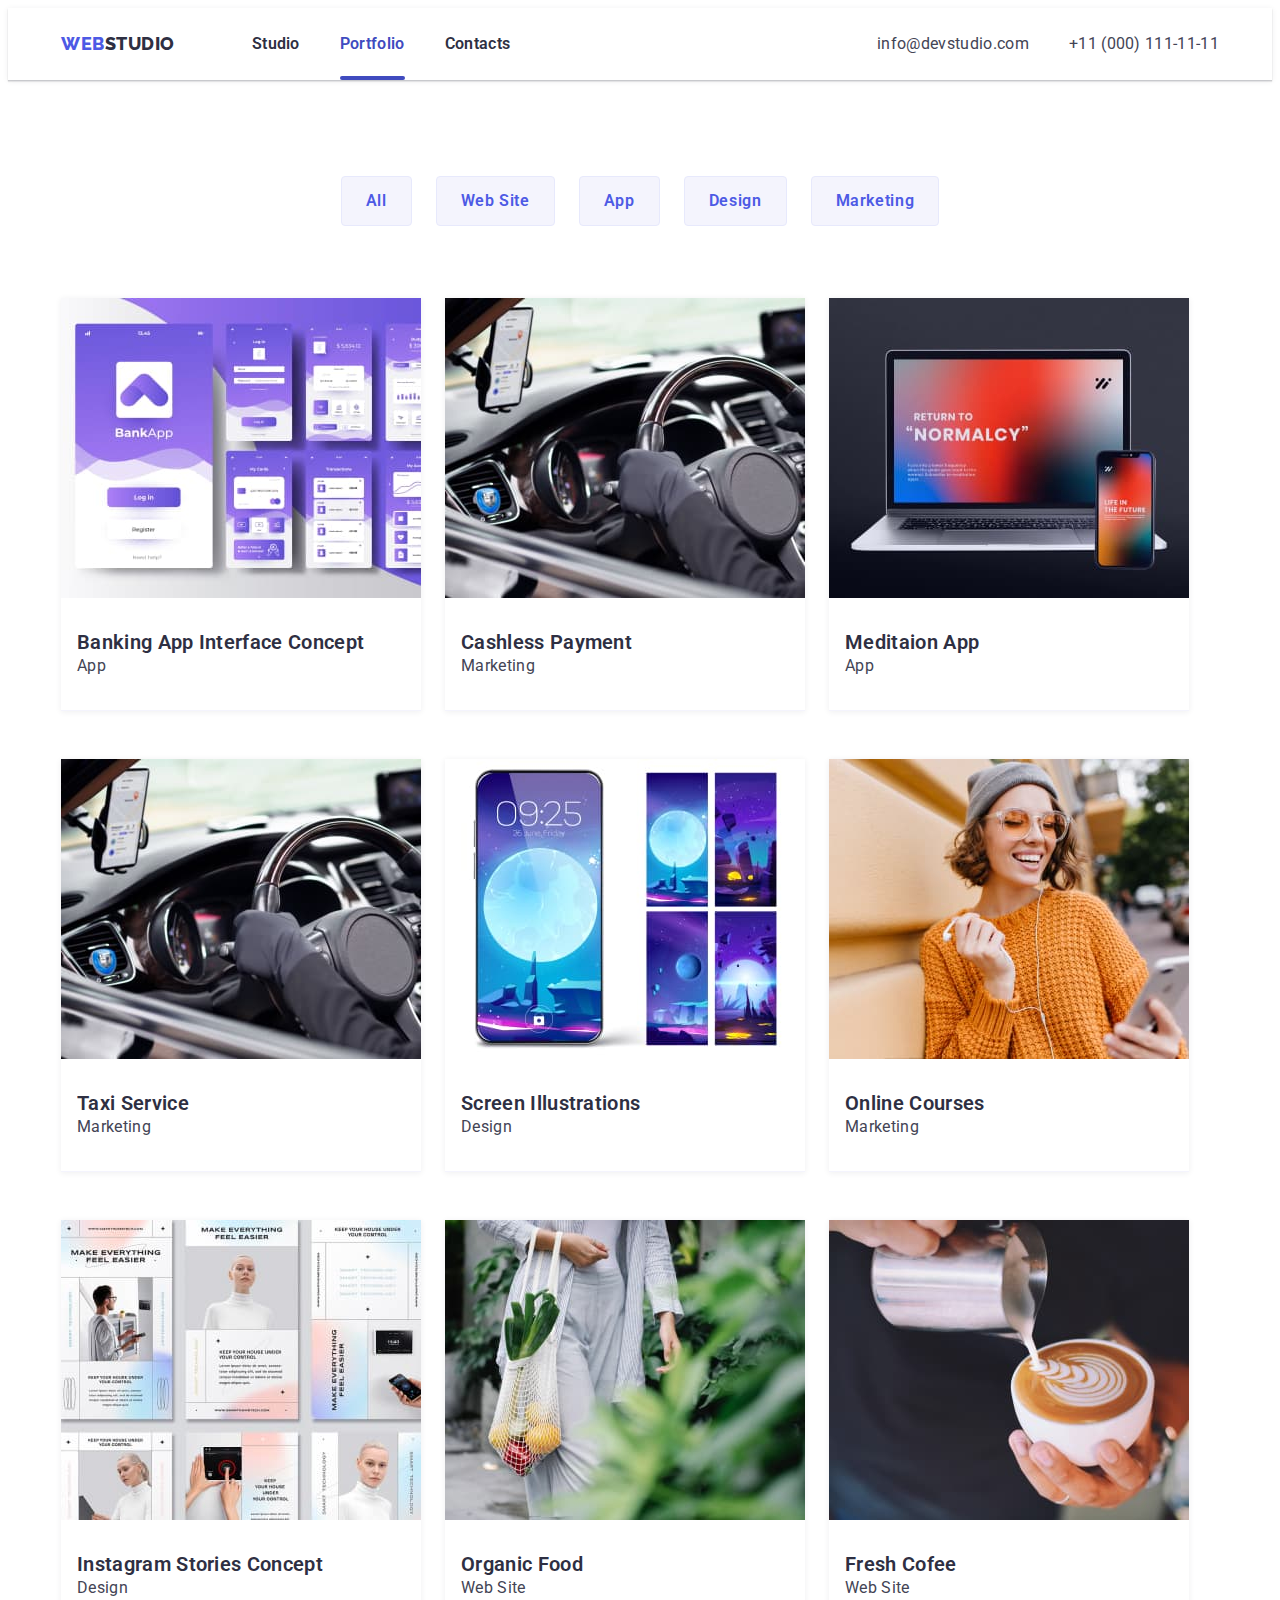
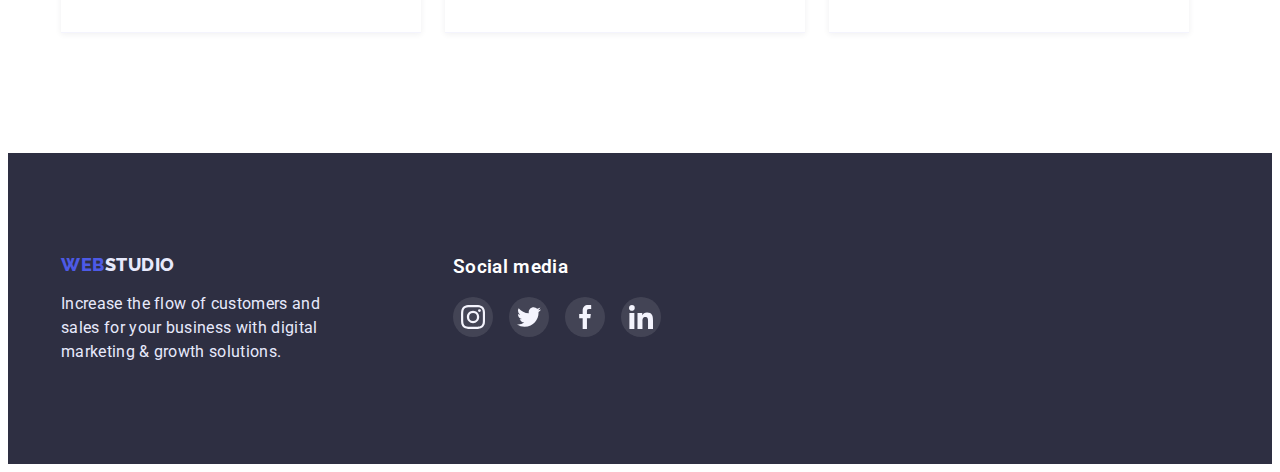
==== portfolio.html @ 0fc8d0c8 "Initial commit" ====
<!DOCTYPE html>
<html lang="en">

<head>
    <meta charset="utf-8" />
    <meta http-equiv="X-UA-Compatible" content="IE=edge">
    <meta name="viewport" content="width=device-width, initial-scale=1">
    <title>Portfolio</title>

    <!-- fonts -->
    <link rel="preconnect" href="https://fonts.googleapis.com">
    <link rel="preconnect" href="https://fonts.gstatic.com" crossorigin>
    <link href="https://fonts.googleapis.com/css2?family=Raleway:wght@800&family=Roboto:wght@400;500;700;900&display=swap" rel="stylesheet">

    <!-- normalize -->
    <link rel="stylesheet" href="https://cdnjs.cloudflare.com/ajax/libs/modern-normalize/1.1.0/modern-normalize.min.css" integrity="sha512-wpPYUAdjBVSE4KJnH1VR1HeZfpl1ub8YT/NKx4PuQ5NmX2tKuGu6U/JRp5y+Y8XG2tV+wKQpNHVUX03MfMFn9Q=="
        crossorigin="anonymous" referrerpolicy="no-referrer" />

    <!-- my styles -->
    <link rel="stylesheet" href="./css/styles.css">
</head>

<body>
    <header class="header">
        <div class="container">
            <nav class="nav">
                <a href="./index.html" class="link logo logo-header  font-raleway">
                    <span>WEB</span>STUDIO</a>
                <ul class="list nav-list">
                    <li>
                        <a href="./index.html" class="link nav-link">Studio</a>
                    </li>
                    <li>
                        <a href="./portfolio.html" class="link nav-link current">Portfolio</a>
                    </li>
                    <li>
                        <a href="" class="link nav-link">Contacts</a>
                    </li>
                </ul>
            </nav>
            <ul class="list contacts">
                <li>
                    <a href="mailto:info@devstudio.com" class="link  contact-link">info@devstudio.com</a>
                </li>
                <li>
                    <a href="tel:+11(000)111-11-11" class="link contact-link">+11 &lpar;000&rpar; 111-11-11</a>
                </li>
            </ul>
        </div>
    </header>
    <main>
        <section class="section portfolio">
            <div class="container">
                <h1 class="visually-hidden"> Portfolio</h1>
                <ul class="list filter">
                    <li>
                        <button type="button" class="btn filter-btn">All</button>
                    </li>
                    <li>
                        <button type="button" class="btn filter-btn">Web Site</button>
                    </li>
                    <li>
                        <button type="button" class="btn filter-btn">App</button>
                    </li>
                    <li>
                        <button type="button" class="btn filter-btn">Design</button>
                    </li>
                    <li>
                        <button type="button" class="btn filter-btn">Marketing</button>
                    </li>
                </ul>

                <ul class="list views">
                    <li class="views-item">
                        <a href="" class="link">
                            <div class="wrapper">
                                <img src="./images/img-app-1.jpg" alt="Bank App" width="360" height="300" class="views-img">
                                <div class="views-overlay">
                                    <p class="views-overlay-text">
                                        14 Stylish and User-Friendly App Design Concepts · Task Manager App · Calorie Tracker App · Exotic Fruit Ecommerce App ·
                                        Cloud Storage App
                                    </p>
                                </div>
                            </div>
                            <div class="wrapper">
                                <h3 class="section-title">Banking App Interface Concept</h3>
                                <p class="views-descr">App</p>
                            </div>
                        </a>
                    </li>
                    <li class="views-item">
                        <a href="" class="link">
                            <div class="wrapper">
                                <img src="./images/img-marketing-2.jpg" alt="Cashless" width="360" height="300" class="views-img">
                                <div class="views-overlay">
                                    <p class="views-overlay-text">
                                        14 Stylish and User-Friendly App Design Concepts · Task Manager App · Calorie Tracker App · Exotic Fruit Ecommerce App ·
                                        Cloud Storage App
                                    </p>
                                </div>
                            </div>
                            <div class="wrapper">
                                <h3 class="section-title">Cashless Payment</h3>
                                <p class="views-descr">Marketing</p>
                            </div>
                        </a>
                    </li>
                    <li class="views-item">
                        <a href="" class="link">
                            <div class="wrapper">
                                <img src="./images/img-app=2.jpg" alt="Some App" width="360" height="300" class="views-img">
                                <div class="views-overlay">
                                    <p class="views-overlay-text">
                                        14 Stylish and User-Friendly App Design Concepts · Task Manager App · Calorie Tracker App · Exotic Fruit Ecommerce App ·
                                        Cloud Storage App
                                    </p>
                                </div>
                            </div>
                            <div class="wrapper">
                                <h3 class="section-title">Meditaion App</h3>
                                <p class="views-descr">App</p>
                            </div>
                        </a>
                    </li>
                    <li class="views-item">
                        <a href="" class="link">
                            <div class="wrapper">
                                <img src="./images/img-marketing-2.jpg" alt="Taxi" width="360" height="300" class="views-img">
                                <div class="views-overlay">
                                    <p class="views-overlay-text">
                                        14 Stylish and User-Friendly App Design Concepts · Task Manager App · Calorie Tracker App · Exotic Fruit Ecommerce App ·
                                        Cloud Storage App
                                    </p>
                                </div>
                            </div>
                            <div class="wrapper">
                                <h3 class="section-title">Taxi Service</h3>
                                <p class="views-descr">Marketing</p>
                            </div>
                        </a>
                    </li>
                    <li class="views-item">
                        <a href="" class="link">
                            <div class="wrapper">
                                <img src="./images/img-design-1.jpg" alt=">Screen" width="360" height="300" class="views-img">
                                <div class="views-overlay">
                                    <p class="views-overlay-text">
                                        14 Stylish and User-Friendly App Design Concepts · Task Manager App · Calorie Tracker App · Exotic Fruit Ecommerce App ·
                                        Cloud Storage App
                                    </p>
                                </div>
                            </div>
                            <div class="wrapper">
                                <h3 class="section-title">Screen Illustrations</h3>
                                <p class="views-descr">Design</p>
                            </div>
                        </a>
                    </li>
                    <li class="views-item">
                        <a href="" class="link">
                            <div class="wrapper">
                                <img src="./images/img-marketing-3.jpg" alt="Student" width="360" height="300" class="views-img">
                                <div class="views-overlay">
                                    <p class="views-overlay-text">
                                        14 Stylish and User-Friendly App Design Concepts · Task Manager App · Calorie Tracker App · Exotic Fruit Ecommerce App ·
                                        Cloud Storage App
                                    </p>
                                </div>
                            </div>
                            <div class="wrapper">
                                <h3 class="section-title">Online Courses</h3>
                                <p class="views-descr">Marketing</p>
                            </div>
                        </a>
                    </li>
                    <li class="views-item">
                        <a href="" class="link">
                            <div class="wrapper">
                                <img src="./images/img-design-2.jpg" alt="Stories" width="360" height="300" class="views-img">
                                <div class="views-overlay">
                                    <p class="views-overlay-text">
                                        14 Stylish and User-Friendly App Design Concepts · Task Manager App · Calorie Tracker App · Exotic Fruit Ecommerce App ·
                                        Cloud Storage App
                                    </p>
                                </div>
                            </div>
                            <div class="wrapper">
                                <h3 class="section-title">Instagram Stories Concept</h3>
                                <p class="views-descr">Design</p>
                            </div>
                        </a>
                    </li>
                    <li class="views-item">
                        <a href="" class="link">
                            <div class="wrapper">
                                <img src="./images/img-site-1.jpg" alt="Food" width="360" height="300" class="views-img">
                                <div class="views-overlay">
                                    <p class="views-overlay-text">
                                        14 Stylish and User-Friendly App Design Concepts · Task Manager App · Calorie Tracker App · Exotic Fruit Ecommerce App ·
                                        Cloud Storage App
                                    </p>
                                </div>
                            </div>
                            <div class="wrapper">
                                <h3 class="section-title">Organic Food</h3>
                                <p class="views-descr">Web Site</p>
                            </div>
                        </a>
                    </li>
                    <li class="views-item">
                        <a href="" class="link">
                            <div class="wrapper">
                                <img src="./images/img-site-2.jpg" alt="Cofee" width="360" height="300" class="views-img">
                                <div class="views-overlay">
                                    <p class="views-overlay-text">
                                        14 Stylish and User-Friendly App Design Concepts · Task Manager App · Calorie Tracker App · Exotic Fruit Ecommerce App ·
                                        Cloud Storage App
                                    </p>
                                </div>
                            </div>
                            <div class="wrapper">
                                <h3 class="section-title">Fresh Cofee</h3>
                                <p class="views-descr">Web Site</p>
                            </div>
                        </a>
                    </li>
                </ul>
            </div>
        </section>
    </main>
    <footer class="footer">
            <div class="container">
                <div class="wrapper footer-logo">
                <a href="./index.html" class="logo logo-footer font-raleway link">
                    <span>WEB</span>STUDIO</a>
                <p class="footer-descr">Increase the flow of customers and sales for your business with digital marketing &amp; growth solutions.</p>
            </div>
            <div class="wrapper">
                <h3 class="footer-social-title white">Social media</h3>
                <ul class="list footer-social-list">
                    <li class="social-item">
                        <a href="" class="link social-link">
                            <svg class="icon-social" width="24" height="24">
                                <use href="./images/icons.svg#icon-instagram-1"></use>
                            </svg>
                        </a>
                    </li>
                    <li class="social-item">
                        <a href="" class="link social-link">
                            <svg class="icon-social"  width="24" height="24">
                                <use href="./images/icons.svg#icon-twitter-1"></use>
                            </svg>
                        </a>
                    </li>
                    <li class="social-item">
                        <a href="" class="link social-link">
                            <svg class="icon-social" width="24" height="24">
                                <use href="./images/icons.svg#icon-facebook-1"></use>
                            </svg>
                        </a>
                    </li>
                    <li class="social-item">
                        <a href="" class="link social-link">
                            <svg class="icon-social" width="24" height="24">
                                <use href="./images/icons.svg#icon-linkedin-1"></use>
                            </svg>
                        </a>
                    </li>
                </ul>
            </div>
            </div>
        </footer>
</body>

</html>
---- css/styles.css ----
:root {
    --page-color:#434455;
    --title-color: #2E2F42;
    --white-color: #FFFFFF;
    --dark-color: rgba(255, 255, 255, 0.1);
    --green-color: #31d0aa;
    --logo-web-color: #4D5AE5;
    --logo-header-color: #2E2F42;
    --logo-footer-color:  #F4F4FD;
    --footer-descr-color:  #E7E9FC; 
    --footer-hero-color: #2E2F42;
    --hero-click-color: #404BBF;
  }

body {
    font-family: 'Roboto', sans-serif;
    color: var(--page-color);
    letter-spacing: 0.02em;
    font-size: 16px;
    line-height: 1.5;
    background-color: var(--white-color);
}

/* ----- reset ----- */

.link {
    text-decoration: none;
    color: inherit;
    display: block;
}

.list {
    margin: 0;
    padding: 0;
    list-style-type: none;
}
h1, h2, h3, h4, h5, h6, p {
    margin-top: 0;
    margin-bottom: 0;
}

img {
    display: block;
}

.btn {
    text-decoration: none;
    color: inherit;
    cursor: pointer;
    border: none;
}

/* ----- common ----- */

.visually-hidden {
    position: absolute;
    width: 1px;
    height: 1px;
    margin: -1px;
    border: 0;
    padding: 0;
    white-space: nowrap;
    clip-path: inset(100%);
    clip: rect(0 0 0 0);
    overflow: hidden;
  }

.font-raleway {
    font-family: Raleway;
    font-weight: 800;
}

.white {
    color: var(--white-color);
}

.section-title {
    color: var(--title-color);
    margin-top: 0;
}

.section {
    padding: 120px 0;
}

.container {
    max-width: 1158px;
    margin: 0 auto;
    padding: 0 15px;
}

.wrapper {
    padding: 32px 16px;
}

.current {
    position: relative;
}

.current::after {
    content: '';
    position: absolute;
    left: 0;
    bottom: -100%;

    width: 100%;
    height: 4px;
    
    background: var(--hero-click-color);
    border-radius: 2px;
    
}

/* ----- header, footer ----- */

.header {
    padding: 24px 0;
    box-shadow: 0px 2px 1px rgba(46, 47, 66, 0.08), 0px 1px 1px rgba(46, 47, 66, 0.16), 0px 1px 6px rgba(46, 47, 66, 0.08);
}

.header .container {
    display: flex;
    justify-content: space-between;
}

.nav,
.nav-list,
.contacts {
    display: flex;
}
.logo-header {
    color: var(--title-color);
}
.logo {
    font-weight: 800;
    font-size: 18px;
    line-height:1.3;
    letter-spacing: 0.03em;
    text-transform: uppercase;
}

.logo>span {
    color: var(--logo-web-color);
}

.nav-list {
    margin-left: 77px;
    gap: 40px;
}

.nav-link {
    font-weight: 600;
    color: var(--title-color);

    transition-property: color;
    transition-duration: 250ms;
    transition-timing-function: cubic-bezier(0.4, 0, 0.2, 1);
}

.nav-link.current {
    color: var(--hero-click-color);
}

.nav-link:hover,
.nav-link:focus,
.nav-link:active {
    color: var(--hero-click-color);
}

.contacts {
    gap: 40px;
}

.contact-link {
    transition-property: color;
    transition-duration: 250ms;
    transition-timing-function: cubic-bezier(0.4, 0, 0.2, 1);
}

.contact-link:hover,
.contact-link:focus {
    color: var(--logo-web-color);
}

.footer {
    background-color: var(--footer-hero-color);
    padding: 100px 0;
     
}

.footer .container {
    display: flex;
}

.footer .wrapper {
    padding: 0;  
}

.footer-logo {
    margin-right: 120px;
}

.logo-footer {
    color: var(--footer-descr-color);
    margin-bottom: 16px;
}

.footer-descr {
    color: var(--footer-descr-color);
    max-width: 272px;
}

.footer-social-title {
    font-weight: 600;
    margin-bottom: 16px;
}

.footer-social-list {
    display: flex;
    gap: 16px;
}

.team-social-item,
.social-item {
    width: 40px;
    height: 40px;
}

.social-link {
    width: 100%;
    height: 100%;
    border-radius: 50%;
    background-color: var(--dark-color);
    color: var(--footer-descr-color);

    transition-property: background-color;
    transition-duration: 250ms;
    transition-timing-function: cubic-bezier(0.4, 0, 0.2, 1);
}

.social-link:focus,
.social-link:hover {
    background-color: var(--green-color);
}

.icon-social {
    margin-top: 8px;
    margin-left: 8px;
    fill: currentColor;
}
/* ----- main ----- */

/* ----- hero ----- */

.hero {
    max-width: 1440px;
    height: 603px;
    margin: 0 auto;
   
    background-image: linear-gradient(rgba(47, 47, 66, 0.7), 
    rgba(47, 47, 66, 0.7)), url('../images/people-office.jpg');
    background-size: cover;
    background-position: center;
    background-repeat: no-repeat;
   
    padding-top: 192px;
    text-align: center;
}

.hero-title {
    font-weight: 600;
    font-size: 56px;
    line-height: 1.07;
    margin: 0 auto 48px;
    width: 492px;
}

.hero-btn {
    background-color: var(--logo-web-color);
    font-family: inherit;
    font-weight: 600;
    font-size: 16px;
    line-height: 1.2;
    text-align: center;

    transition-property: background-color;
    transition-duration: 250ms;
    transition-timing-function: cubic-bezier(0.4, 0, 0.2, 1);

    padding: 16px 32px;
    min-width: 170px;
    box-shadow: 0px 4px 4px rgba(0, 0, 0, 0.15);
    border-radius: 4px;
}

.hero-btn:hover,
.hero-btn:focus,
.hero-btn:active {
    background-color: var(--hero-click-color);
}
/* ----- section ----- */

.benefits{
    padding-bottom: 0;
}

.decoration {
    display:flex;
    align-items: center;
    justify-content: center;
    width: 100%;
    height: 112px;
    background-color: var(--logo-footer-color);
    margin-bottom: 8px;
}

.team-social-list,
.clients-list,
.benefits-list,
.works-list,
.team-list,
.filter,
.views {
    display: flex;
    gap: 24px;
}

.team {
    background-color: var(--logo-footer-color);
}

.team-list-item {
    background-color: var(--white-color);
    box-shadow: 0px 1px 6px rgba(46, 47, 66, 0.08), 0px 1px 1px rgba(46, 47, 66, 0.16), 0px 2px 1px rgba(49, 50, 54, 0.08);
    border-radius: 0px 0px 4px 4px;
}

.team .wrapper {
    text-align: center;
}

.views .section-title,
.team-list .section-title,
.benefits-list .section-title {
    font-weight: 600;
    font-size: 20px;
    line-height: 1.2;
    margin-bottom: 8px;
}

.clients-title,
.works-title,
.team-title {
    font-weight: 600;
    font-size: 36px;
    line-height: 1.1;
    text-align: center;
    text-transform: capitalize; 
    margin-bottom: 72px;
         
}

.team-descr {
    margin-bottom: 8px;
}

.card-social-link{
    width: 100%;
    height: 100%;

    transition-property: background-color;
    transition-duration: 250ms;
    transition-timing-function: cubic-bezier(0.4, 0, 0.2, 1);

    border-radius: 50%;
    background-color: var(--logo-web-color);
    color: var(--logo-footer-color);
}

.card-social-link:hover {
    background-color: var(--hero-click-color);
}

.team .icon-social {
    fill: currentColor;
    margin: 12px auto;
    
}

.client-item {
    flex-basis: calc((100% - 24*5)/6);
}

.client-link {
    color: #8E8F99;
    width: 168px;
    height: 88px;
    border: 1px solid #8E8F99;
    border-radius: 4px; 

    transition-property: border, color;
    transition-duration: 250ms;
    transition-timing-function: cubic-bezier(0.4, 0, 0.2, 1);
}

.client-link:focus,
.client-link:hover {
    border: 1px solid var(--hero-click-color);
    color:  var(--hero-click-color);
}

.client-icon {
    fill: currentColor;
    margin-top: 16px;
    margin-left: 32px;
}

/* ----- Portfolio ----- */

.portfolio {
    padding-top: 96px;
}

.filter{
    margin-bottom: 72px;
    justify-content: center;
}

.filter-btn {
    font-family: inherit;
    font-weight: 600;
    font-size: 16px;
    line-height: 1.5;
    text-align: center;
    letter-spacing: 0.04em;
    color: var(--logo-web-color);
    background-color: var(--logo-footer-color);

    padding: 12px 24px;
    border: 1px solid var(--footer-descr-color);
    border-radius: 4px;

    transition-property: background-color, color, box-shadow;
    transition-duration: 250ms;
    transition-timing-function: cubic-bezier(0.4, 0, 0.2, 1);
}

.filter-btn:hover,
.filter-btn:focus,
.filter-btn:active {
    background-color: var(--logo-web-color);
    color: var(--white-color);
    box-shadow: 0px 3px 1px rgba(0, 0, 0, 0.1), 0px 2px 1px rgba(0, 0, 0, 0.08), 0px 2px 2px rgba(0, 0, 0, 0.12);
}

.views {
    flex-wrap: wrap;
    row-gap: 48px;
}

.views-item  {
    border-bottom: 0.5px solid #F4F4FD;
    box-shadow: 0px 1px 6px rgba(46, 47, 66, 0.08);
}

.views-item .link {
    transition-property: box-shadow;
    transition-duration: 250ms;
    transition-timing-function: cubic-bezier(0.4, 0, 0.2, 1);
}

.views-item .link:focus,
.views-item .link:hover {
    box-shadow: 0px 1px 6px rgba(46, 47, 66, 0.08), 
    0px 1px 1px rgba(46, 47, 66, 0.16), 
    0px 2px 1px rgba(46, 47, 66, 0.08);
}

.views-item :nth-child(1) {
    position: relative;
    margin: 0;
    padding: 0;

    overflow: hidden; 
}

.views-overlay {
    position: absolute;
    top: 0;
    left: 0;
    transform: translateY(100%);
   
    width: 100%;
    height: 100%;

    transition-property: transform;
    transition-duration: 250ms;
    transition-timing-function: cubic-bezier(0.4, 0, 0.2, 1);

    background-color: var(--logo-web-color);
    padding: 40px 32px;
}

.views-overlay-text {
    color: var(--logo-footer-color);
}

.views-item .link:focus .views-overlay,
.views-item .link:hover .views-overlay {
    transform: translateX(0);
}

/* ----- Modal ----- */

.backdrop {
    position: fixed;
    left: 0px;
    top: 0px;

    width: 100%;
    height: 100vh;

    background: rgba(46, 47, 66, 0.4);

    transition-property: visibility, opacity, transform;
    visibility: visible;
    opacity: 1;
    pointer-events: auto;
    transform: none;
    transition-duration: 500ms;
}

.backdrop.is-hidden {
   
    visibility: hidden;
    opacity: 0;
    pointer-events: none;
       
    transform: scale(0.1, 0.5) rotate(45deg);
    transform-origin: center;
}

.modal{
    position: absolute;
    top: 50%;
    left: 50%;
    transform: translate(-50%, -50%);
    width: 408px;
    height: 576px;
   
    
    background: #FCFCFC;
    box-shadow: 0px 1px 1px rgba(0, 0, 0, 0.14), 0px 1px 3px rgba(0, 0, 0, 0.12), 0px 2px 1px rgba(0, 0, 0, 0.2);
    border-radius: 4px;
}

.btn-close {
    position: absolute;
    right: 24px;
    top: 24px;
    
    display: flex;
    justify-content: center;
    align-items: center;
    width: 24px;
    height: 24px;

    background: #E7E9FC;
    border: 1px solid rgba(0, 0, 0, 0.1);
    border-radius: 50%;
}

.btn-close svg {
    margin: auto;
}
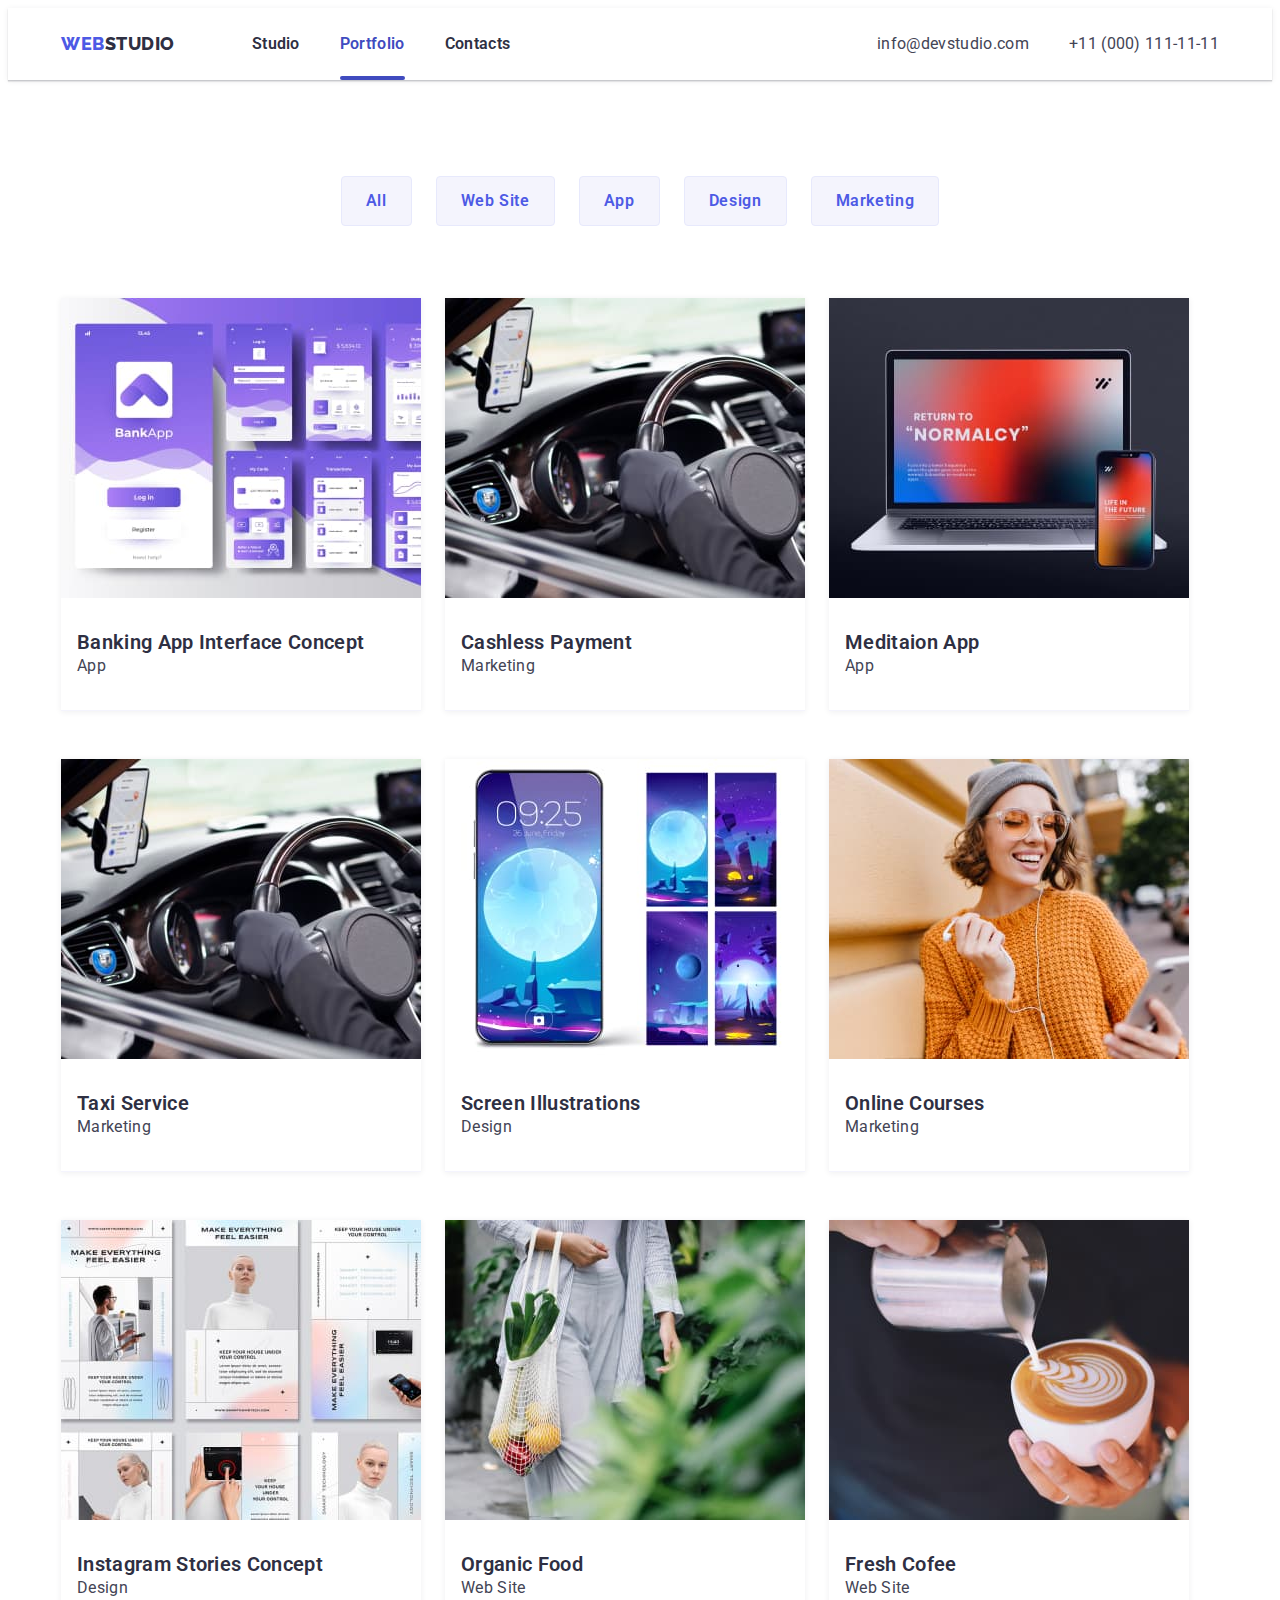
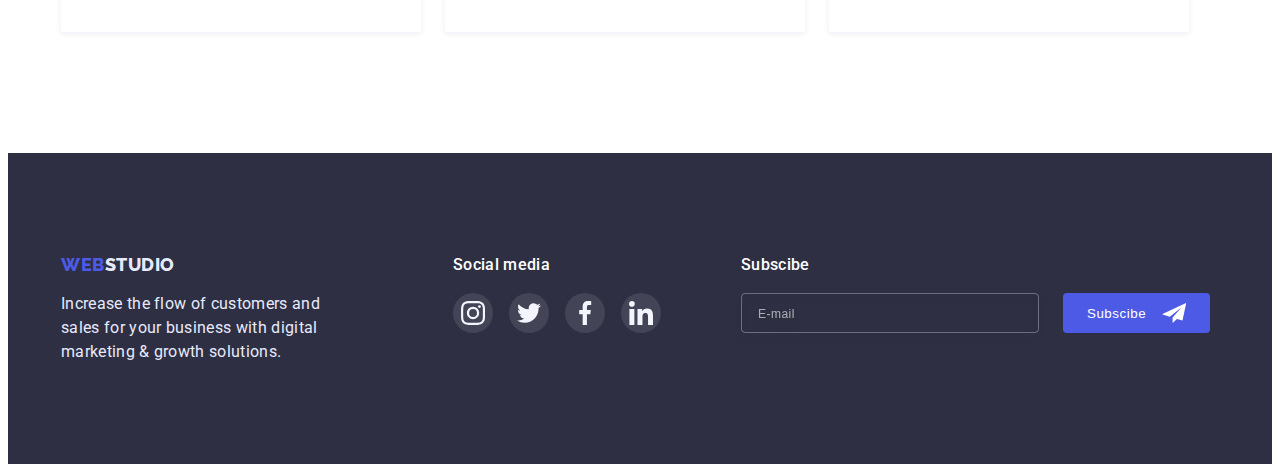
==== commit d195e91c: "update styles" ====
--- a/portfolio.html
+++ b/portfolio.html
@@ -229,8 +229,8 @@
         </section>
     </main>
     <footer class="footer">
-            <div class="container">
-                <div class="wrapper footer-logo">
+        <div class="container">
+            <div class="wrapper footer-logo">
                 <a href="./index.html" class="logo logo-footer font-raleway link">
                     <span>WEB</span>STUDIO</a>
                 <p class="footer-descr">Increase the flow of customers and sales for your business with digital marketing &amp; growth solutions.</p>
@@ -247,7 +247,7 @@
                     </li>
                     <li class="social-item">
                         <a href="" class="link social-link">
-                            <svg class="icon-social"  width="24" height="24">
+                            <svg class="icon-social" width="24" height="24">
                                 <use href="./images/icons.svg#icon-twitter-1"></use>
                             </svg>
                         </a>
@@ -268,8 +268,22 @@
                     </li>
                 </ul>
             </div>
-            </div>
-        </footer>
+            <div class="wripper form">
+                <h3 class="footer-form-title white">Subscibe</h3>
+
+                <form name="send" class="form-footer">
+                    <input class="form-footer-input" type="email" name="email" placeholder="E-mail">
+                    <button type="submit" class="btn btn-footer-form">
+                        Subscibe
+                        <svg class="icon-btn-footer"  width="24" height="24">
+                            <use  href="./images/icons.svg#icon-send"></use>
+                        </svg>
+                    </button>
+                </form>
+
+            </div>
+        </div>
+    </footer>
 </body>
 
 </html>--- a/css/styles.css
+++ b/css/styles.css
@@ -5,11 +5,10 @@
     --dark-color: rgba(255, 255, 255, 0.1);
     --green-color: #31d0aa;
     --logo-web-color: #4D5AE5;
-    --logo-header-color: #2E2F42;
     --logo-footer-color:  #F4F4FD;
     --footer-descr-color:  #E7E9FC; 
-    --footer-hero-color: #2E2F42;
     --hero-click-color: #404BBF;
+    --modal-label-color: #8E8F99;
   }
 
 body {
@@ -37,6 +36,7 @@
 h1, h2, h3, h4, h5, h6, p {
     margin-top: 0;
     margin-bottom: 0;
+    font-size: inherit;
 }
 
 img {
@@ -50,8 +50,11 @@
     border: none;
 }
 
+textarea {
+    font-family: inherit;
+}
 /* ----- common ----- */
-
+.checkbox,
 .visually-hidden {
     position: absolute;
     width: 1px;
@@ -128,9 +131,11 @@
 .contacts {
     display: flex;
 }
+
 .logo-header {
     color: var(--title-color);
 }
+
 .logo {
     font-weight: 800;
     font-size: 18px;
@@ -152,9 +157,7 @@
     font-weight: 600;
     color: var(--title-color);
 
-    transition-property: color;
-    transition-duration: 250ms;
-    transition-timing-function: cubic-bezier(0.4, 0, 0.2, 1);
+    transition: color 250ms cubic-bezier(0.4, 0, 0.2, 1);
 }
 
 .nav-link.current {
@@ -172,9 +175,7 @@
 }
 
 .contact-link {
-    transition-property: color;
-    transition-duration: 250ms;
-    transition-timing-function: cubic-bezier(0.4, 0, 0.2, 1);
+    transition: color 250ms cubic-bezier(0.4, 0, 0.2, 1);
 }
 
 .contact-link:hover,
@@ -183,7 +184,7 @@
 }
 
 .footer {
-    background-color: var(--footer-hero-color);
+    background-color: var(--title-color);
     padding: 100px 0;
      
 }
@@ -210,8 +211,10 @@
     max-width: 272px;
 }
 
-.footer-social-title {
-    font-weight: 600;
+.modal-title,
+.footer-social-title,
+.footer-form-title {
+    font-weight: 500;
     margin-bottom: 16px;
 }
 
@@ -233,9 +236,7 @@
     background-color: var(--dark-color);
     color: var(--footer-descr-color);
 
-    transition-property: background-color;
-    transition-duration: 250ms;
-    transition-timing-function: cubic-bezier(0.4, 0, 0.2, 1);
+    transition: background-color 250ms cubic-bezier(0.4, 0, 0.2, 1);
 }
 
 .social-link:focus,
@@ -247,6 +248,55 @@
     margin-top: 8px;
     margin-left: 8px;
     fill: currentColor;
+}
+
+.footer .form {
+    margin-left: 80px;
+}
+
+.form-footer {
+    display: flex;
+}
+
+.form-footer-input {
+    outline: none;
+    padding: 8px 16px;
+    min-width: 264px;
+    max-height: 40px;
+
+    border: 1px solid rgba(255, 255, 255, 0.3);
+    filter: drop-shadow(0px 4px 4px rgba(0, 0, 0, 0.15));
+    border-radius: 4px;
+
+    color: var(--white-color);
+    background: transparent;
+}
+
+.form-footer-input::placeholder {
+    font-size: 12px;
+    line-height: 2;
+    letter-spacing: 0.04em; 
+
+    color: rgba(255, 255, 255, 0.6);
+}
+
+.btn-footer-form {
+    display: flex;
+    align-items: center;
+
+    margin-left: 24px;
+    padding: 8px 24px;
+    font-weight: 500;
+    letter-spacing: 0.04em;
+    color: var(--white-color);
+    background: var(--logo-web-color);
+    border-radius: 4px;
+
+    transition: background-color 250ms cubic-bezier(0.4, 0, 0.2, 1);
+}
+
+.icon-btn-footer {
+    margin-left: 16px;
 }
 /* ----- main ----- */
 
@@ -283,9 +333,7 @@
     line-height: 1.2;
     text-align: center;
 
-    transition-property: background-color;
-    transition-duration: 250ms;
-    transition-timing-function: cubic-bezier(0.4, 0, 0.2, 1);
+    transition: background-color 250ms cubic-bezier(0.4, 0, 0.2, 1);
 
     padding: 16px 32px;
     min-width: 170px;
@@ -293,6 +341,12 @@
     border-radius: 4px;
 }
 
+.btn-footer-form:hover,
+.btn-footer-form:focus,
+.btn-footer-form:active,
+.btn-modal:hover,
+.btn-modal:focus,
+.btn-modal:active,
 .hero-btn:hover,
 .hero-btn:focus,
 .hero-btn:active {
@@ -368,9 +422,7 @@
     width: 100%;
     height: 100%;
 
-    transition-property: background-color;
-    transition-duration: 250ms;
-    transition-timing-function: cubic-bezier(0.4, 0, 0.2, 1);
+    transition: background-color 250ms cubic-bezier(0.4, 0, 0.2, 1);
 
     border-radius: 50%;
     background-color: var(--logo-web-color);
@@ -464,9 +516,7 @@
 }
 
 .views-item .link {
-    transition-property: box-shadow;
-    transition-duration: 250ms;
-    transition-timing-function: cubic-bezier(0.4, 0, 0.2, 1);
+    transition: box-shadow 250ms cubic-bezier(0.4, 0, 0.2, 1);
 }
 
 .views-item .link:focus,
@@ -493,9 +543,7 @@
     width: 100%;
     height: 100%;
 
-    transition-property: transform;
-    transition-duration: 250ms;
-    transition-timing-function: cubic-bezier(0.4, 0, 0.2, 1);
+    transition: transform 250ms cubic-bezier(0.4, 0, 0.2, 1);
 
     background-color: var(--logo-web-color);
     padding: 40px 32px;
@@ -545,9 +593,10 @@
     top: 50%;
     left: 50%;
     transform: translate(-50%, -50%);
-    width: 408px;
-    height: 576px;
+    max-width: 408px;
+    /* height: 576px; */
    
+    padding: 72px 24px 24px 24px;
     
     background: #FCFCFC;
     box-shadow: 0px 1px 1px rgba(0, 0, 0, 0.14), 0px 1px 3px rgba(0, 0, 0, 0.12), 0px 2px 1px rgba(0, 0, 0, 0.2);
@@ -565,11 +614,155 @@
     width: 24px;
     height: 24px;
 
+    color: #000000;
     background: #E7E9FC;
     border: 1px solid rgba(0, 0, 0, 0.1);
     border-radius: 50%;
+
+    transition-property: background-color, color, border;
+    transition-duration: 250ms;
+    transition-timing-function: cubic-bezier(0.4, 0, 0.2, 1);
+}
+
+.btn-close:hover,
+.btn-close:focus,
+.btn-close:active {
+    color: var(--white-color);
+    background-color: var(--hero-click-color);
+    border:  none;
 }
 
 .btn-close svg {
     margin: auto;
-}
+    fill: currentColor;
+}
+
+.modal-title {
+    text-align: center;
+    color: var(--title-color);
+}
+
+.form-registred {
+    width: 100%;
+}
+
+.form-group-span {
+    display: block;
+   
+    font-size: 12px;
+    line-height: 1.3;
+    letter-spacing: 0.04em;
+    color: var(--modal-label-color);
+}
+
+.form-group .form-group-span {
+    margin-bottom: 4px;
+}
+
+.form-group .form-group-label {
+    display: block;
+    position: relative;
+    margin-bottom: 8px;
+}
+
+.form-group .label-textarea {
+    margin-bottom: 16px;
+}
+
+.form-group-input {
+    display: block;
+    outline: none;
+    width: 100%;
+    max-height: 40px;
+    padding: 11px 38px;
+    border: 1px solid rgba(33, 33, 33, 0.2);
+    border-radius: 4px;
+
+    transition: border 250ms cubic-bezier(0.4, 0, 0.2, 1);
+}
+
+.form-group-textarea {
+    min-width: 360px;
+    min-height: 120px;
+    display: block;
+    resize: none;
+    outline: none;
+    border: 1px solid rgba(33, 33, 33, 0.2);
+    border-radius: 4px;
+    padding: 12px 16px;
+
+    transition: border 250ms cubic-bezier(0.4, 0, 0.2, 1);
+}
+
+ .form-group-icon {
+    position: absolute;
+    top: 55%;
+    left: 16px;
+}
+
+.form-group-textarea:focus,
+.form-group-input:focus {
+    border: 1px solid var(--logo-web-color);
+}
+
+.form-group-input:focus + .form-group-icon {
+    fill: var(--logo-web-color); 
+}
+
+.label-checkbox {
+    display: flex;
+    align-items: center;
+    margin-bottom: 24px;
+}
+
+.form-group-checkbox {
+    display: inline-block;
+    margin-right: 8px;
+    background-color: var(--logo-footer-color);
+    border: 1.25px solid var(--title-color);
+    border-radius: 2px;
+
+    transition-property: background-color, border;
+    transition-duration: 250ms;
+    transition-timing-function: cubic-bezier(0.4, 0, 0.2, 1);
+}
+
+.checkbox:checked + .form-group-checkbox {
+    background-color: var(--hero-click-color);
+    border: 1.25px solid var(--hero-click-color);
+}
+
+.form-group-textarea::placeholder {
+    font-family: inherit;
+    font-size: 12px;
+    line-height: 1.3;
+    letter-spacing: 0.04em;
+    color: rgba(117, 117, 117, 0.5);
+}
+
+.modal-link {
+    color: var(--logo-web-color);
+
+    transition: color 250ms cubic-bezier(0.4, 0, 0.2, 1);
+}
+
+.modal-link:hover,
+.modal-link:focus {
+    color: var(--hero-click-color);
+}
+
+.btn-modal {
+    min-width: 172px;
+    /* min-height: 56px; */
+    padding: 16px 32px;
+    background: var(--logo-web-color);
+    box-shadow: 0px 4px 4px rgba(0, 0, 0, 0.15);
+    border-radius: 4px;
+    color: var(--white-color);
+    font-weight: 500;
+    letter-spacing: 0.04em;
+    display: block;
+    margin: 0 auto;
+
+    transition: background-color 250ms cubic-bezier(0.4, 0, 0.2, 1);
+}